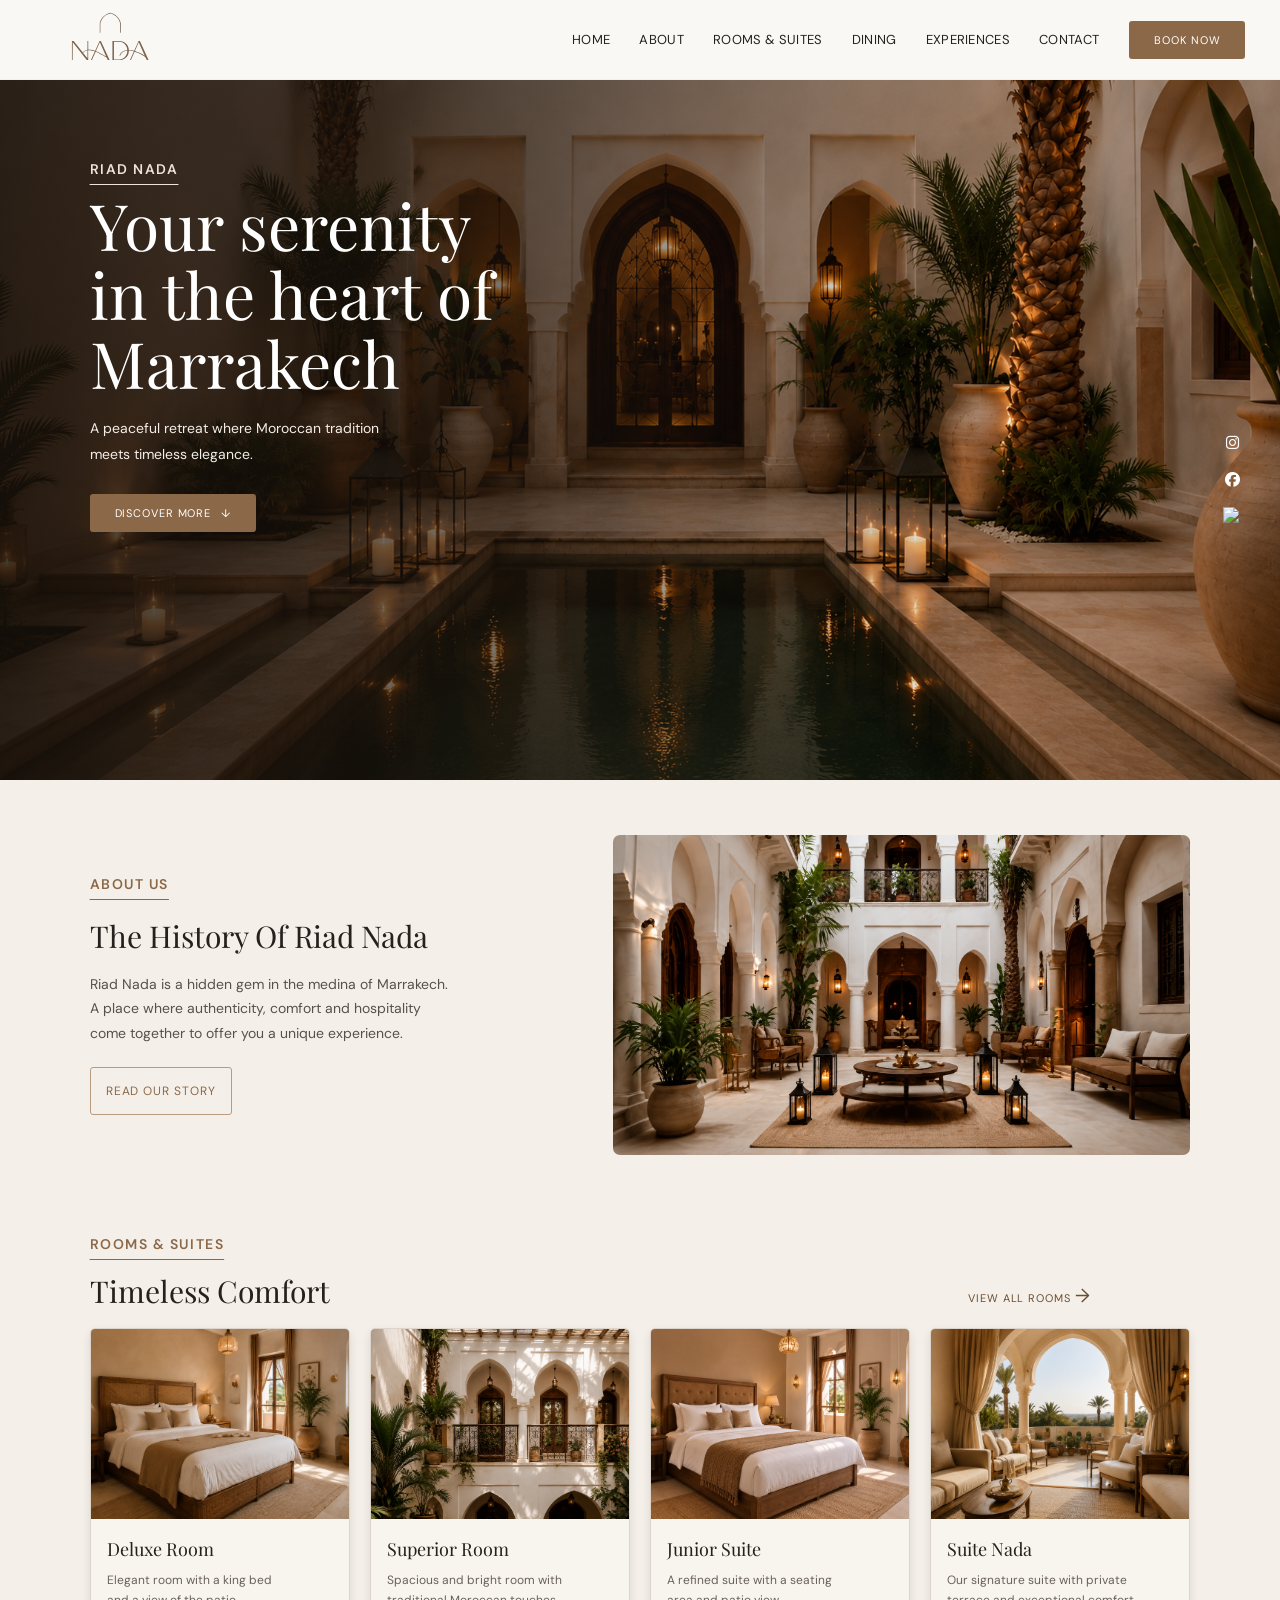
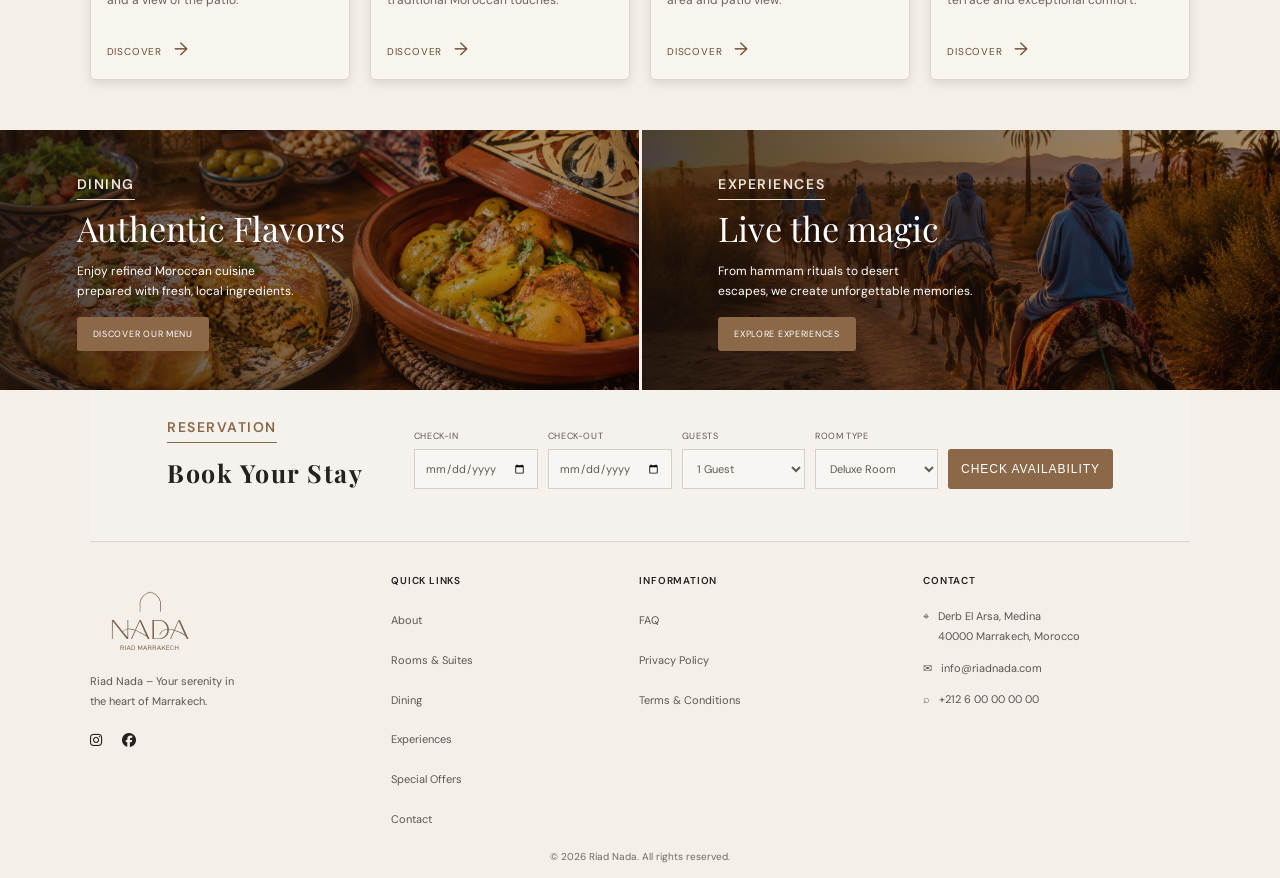
==== index.html @ 1edf5042 "Add Riad Nada project with images" ====
<!DOCTYPE html>
<html lang="en">
<head>
    <meta charset="UTF-8">
    <meta name="viewport" content="width=device-width, initial-scale=1.0">
    <title>Riad Nada | Marrakech</title>
    <link rel="stylesheet" href="style.css">
    <link rel="stylesheet" href="https://cdnjs.cloudflare.com/ajax/libs/font-awesome/6.5.2/css/all.min.css">
</head>
<body>
    
    <!--========= HEADER ===========-->
    <header class="header">
        <img id="logo" class="logo" src="images/NADA RIAD LOGO.svg" alt="Logo Riad Nada">
        <nav class="nav-bar">
        <a  href="#home">Home</a>
        <a href="#about">About</a>
        <a href="#rooms">Rooms & Suites</a>
        <a href="#dining" >Dining</a>
        <a  href="#experiences">Experiences</a>
        <a  href="#contact">Contact</a>       
        </nav>
        <a class="book-btn header-book" href="#reservation">Book Now</a>
    </header>

    <main>
        <!--===== HERO SECTION =======-->

        <section class="hero" id="home">
            <img class="hero-bg" src="images/hero.jpg" alt="hero image">
            <div class="hero-content">
                <p class="eyebrow-light">RIAD NADA</p>
                <h1 class="hero-title">Your serenity<br>in the heart of<br>Marrakech</h1>
                <p class="hero-description"> A peaceful retreat where Moroccan tradition<br>
                    meets timeless elegance.</p>
            <a class="book-btn" href="#about">Discover More <span class="arrow">↓</span></a>        
            </div>
            <div class="hero-socials-icons">
                <a href="#" aria-label="Instagram" ><i class="fa-brands fa-instagram"></i></a>
                <a href="#" aria-label="Facebook"><i class="fa-brands fa-facebook"></i></a>
                <a href="#" aria-label="Tripadvisor"><img src="https://cdn.simpleicons.org/tripadvisor/ffffff" alt="Tripadvisor"></a>

            </div>           
        </section>

        <!--====== ABOUT SECTION ========-->
            <section class="about-section" id="about">
                <div class="about-content">
                    <p class="eyebrow">About us</p>
                    <h2>The History Of Riad Nada</h2>
                    <p> Riad Nada is a hidden gem in the medina of Marrakech.<br>
                        A place where authenticity, comfort and hospitality<br>
                        come together to offer you a unique experience.</p>
                        <a class="about-btn" href="our-story.html">Read our story</a>
                </div>
               <div class="about-image">
                 <img src="images/about.jpg" alt="about image"></div>
            </section>
        
            <!--======== ROOMS & SUITES  ============-->
            <section class="section rooms" id="rooms">
                <div class="container">
                        <p class="eyebrow">Rooms & Suites</p>
                        <h2>Timeless Comfort</h2>
                        <a href="rooms.html">view All Rooms <span>→</span></a>
                </div>

                <div class="rooms-grid">
                    <article class="room-card">
                        <div class="card-image">
                            <img src="images/deluxe-room-img/deluxe-room.jpg" alt="Deluxe Room"></div>
                            <div class="room-content">
                                <h3>Deluxe Room</h3>
                               <p>Elegant room with a king bed<br>and a view of the patio.</p>
                                <a href="deluxe-room.html">Discover <span>→</span></a>
                            </div>
                        
                    </article>

                    <article class="room-card">
                        <div class="card-image">
                            <img src="images/superior-room-img/superior-room.jpg" alt="Superior Room">
                        </div>
                        <div class="room-content">
                        <h3>Superior Room</h3>
                        <p>Spacious and bright room with<br>traditional Moroccan touches.</p>
                        <a href="superior-room.html">Discover <span>→</span></a>
                        </div>
                   </article>

                   <article class="room-card">
                        <div class="card-image">
                            <img src="images/junior-room-img/junior-room.jpg"Junior Suite">
                        </div>
                        <div class="room-content">
                        <h3>Junior Suite</h3>
                        <p>A refined suite with a seating<br>area and patio view.</p>
                        <a href="junior-room.html">Discover <span>→</span></a>
                        </div>
                   </article>

                   <article class="room-card">
                        <div class="card-image">
                            <img src="images/nada-suite-img/suite-nada.jpg" alt="Nada Suite">
                        </div>
                        <div class="room-content">
                        <h3>Suite Nada</h3>
                        <p>Our signature suite with private<br>terrace and exceptional comfort.</p>
                        <a href="nada-suite.html">Discover <span>→</span></a>
                        </div>
                   </article>
                </div>
          </section>

          <!--====== DINING & EXPERIENCES =====-->
          <section class="split-grid" >
            <article class="feature-panel dining" id="dining">
                <img src="images/menu-img/dining.jpg" alt="Moroccan dining ">
                <div class="feature-content">
                <p class="eyebrow-light">Dining</p>
                <h2>Authentic Flavors</h2>
                <p>Enjoy refined Moroccan cuisine<br>prepared with fresh, local ingredients.</p>
                <a href="our-menu.html" class="book-btn small">Discover Our Menu </a>
                </div>
            </article>

            <article class="feature-panel experiences" id="experiences">
                <img src="images/experiences-img/experiences.jpg" alt="Moroccan experiences">
                <div class="feature-content">
                    <p class="eyebrow-light">Experiences</p>
                    <h2>Live the magic</h2>
                    <p>From hammam rituals to desert<br>escapes, we create unforgettable memories.</p>
                    <a class="book-btn small" href="experiences.html">Explore Experiences</a>
                </div>
            </article>
          </section>

          <!--====== RESERVATION ======-->
          <section class="reservation" id="reservation">
            <div class="container reservation-grid">
                <div class="reservation-title">
                    <p class="eyebrow">Reservation</p>
                    <h2>Book Your Stay</h2>
                </div>

            <form id="booking-form" class="booking-form">
                <label>
                    <span>Check-in</span>
                    <input id="checkin" type="date" required>
                </label>

                <label>
                    <span>Check-out</span>
                    <input id="checkout" type="date" required>
                </label>

                <label >
                    <span>Guests</span>
                    <select  id="guests" required>
                        <option value="1">1 Guest</option>
                        <option value="2">2 Guests</option>
                        <option value="3">3 Guests</option>
                        <option value="4">4 Guests</option>
                    </select>
                </label>

                <label>
                    <span>Room Type</span>
                    <select id="room">
                        <option>Deluxe Room</option>
                        <option>Superior Room</option>
                        <option>Junior Suite</option>
                        <option>Suite Nada</option>
                    </select>
                </label>
                <button class="book-btn" type="submit">Check Availability</button>

            </form>    
          </div>

          <p id="booking-message" class="booking-message" aria-live="polite"></p>

          </section>

    </main>

   <!-- ================= FOOTER ================= -->
  <footer class="footer" id="contact">
    <div class="container footer-grid">
      <div class="footer-brand">
        <img src="images/NADA RIAD  SLOGAN.svg" alt="Riad Nada logo">
        <p>Riad Nada – Your serenity in<br>the heart of Marrakech.</p>
        <div class="socials footer-socials">
          <a href="#" aria-label="Instagram" ><i class="fa-brands fa-instagram"></i></a>
                <a href="#" aria-label="Facebook"><i class="fa-brands fa-facebook"></i></a>
        </div>
      </div>

      <div>
        <h4>Quick Links</h4>
        <a href="#about">About</a>
        <a href="#rooms">Rooms & Suites</a>
        <a href="#dining">Dining</a>
        <a href="#experiences">Experiences</a>
        <a href="#offers">Special Offers</a>
        <a href="#contact">Contact</a>
      </div>

      <div>
        <h4>Information</h4>
        <a href="#">FAQ</a>
        <a href="#">Privacy Policy</a>
        <a href="#">Terms & Conditions</a>
      </div>

      <div>
        <h4>Contact</h4>
        <p>⌖ &nbsp; Derb El Arsa, Medina<br>&nbsp;&nbsp;&nbsp;&nbsp; 40000 Marrakech, Morocco</p>
        <p>✉ &nbsp; info@riadnada.com</p>
        <p>⌕ &nbsp; +212 6 00 00 00 00</p>
      </div>
    </div>

    <div class="copyright">© <span id="year"></span> Riad Nada. All rights reserved.</div>
  </footer>
















    <script src="script.js"></script>
</body>
</html>
---- style.css ----
@import url("https://fonts.googleapis.com/css2?family=DM+Sans:wght@400;500;600&family=Playfair+Display:wght@400;500;600&display=swap");

/* =========================================================
   IMPORTS & VARIABLES
========================================================= */

:root {
  --bg: #f4f0e9;
  --paper: #f7f4ee;
  --ink: #24211e;
  --muted: #726a61;
  --line: #ddd5cb;
  --brown: #8b6848;
  --brown-dark: #6d4d31;
  --white: #fffdf9;
  --serif: "Playfair Display", Georgia, serif;
  --sans: "DM Sans", Arial, sans-serif;
}

/* =========================================================
   GLOBAL STYLES
========================================================= */

* {
  margin: 0;
  padding: 0;
  box-sizing: border-box;
}

html {
  scroll-behavior: smooth;
}

body {
  font-family: var(--sans);
  color: var(--ink);
  background: var(--bg);
  overflow-x: hidden;
}

img {
  display: block;
  width: 100%;
}

a {
  text-decoration: none;
  color: inherit;
}

.container {
  width: min(86%, 1420px);
  margin-inline: auto;
}

/* =========================================================
   HEADER & NAVIGATION
========================================================= */

.header {
  height: 80px;
  padding: 0 2.7%;
  background: #faf8f4fa;

  display: flex;
  align-items: center;
  gap: 30px;

  position: sticky;
  top: 0;
  z-index: 1000;

  border-bottom: 1px solid #00000008;
}

.logo {
  width: 150px;
  height: 90px;
  object-fit: contain;
  flex-shrink: 0;
}

.nav-bar {
  margin-left: auto;

  display: flex;
  align-items: center;
  justify-content: center;
  gap: 29px;

  font-size: 13px;
  text-transform: uppercase;
  letter-spacing: 0.025em;
}

.nav-bar a {
  position: relative;
  white-space: nowrap;
  transition: 0.5s;
}

.nav-bar a:hover {
  color: var(--brown);
  text-decoration: underline 1.5px;
  text-underline-offset: 10px;
}

.book-btn {
  display: inline-flex;
  align-items: center;
  justify-content: center;
  gap: 10px;

  min-height: 38px;
  padding: 0 25px;

  background: var(--brown);
  color: white;

  text-transform: uppercase;
  font-size: 11px;
  letter-spacing: 0.08em;
  white-space: nowrap;

  border-radius: 3px;
  margin-left: 0;
}

.book-btn:hover .arrow {
  transform: translateY(2px);
}

.book-btn:hover {
  background: var(--brown-dark);
  transform: translateY(-1px);
}

/* =========================================================
   HOME PAGE — HERO
========================================================= */

.hero {
  min-height: 500px;
  height: calc(100vh - 80px);
  max-height: 700px;

  position: relative;
  overflow: hidden;

  color: white;
}

.hero-bg {
  position: absolute;
  inset: 0;

  width: 100%;
  height: 100%;

  object-fit: cover;
  object-position: center;
}

.hero::before {
  content: "";

  position: absolute;
  inset: 0;
  z-index: 1;

  background: linear-gradient(
    90deg,
    rgba(22, 16, 11, 0.82) 0%,
    rgba(27, 20, 14, 0.56) 43%,
    rgba(26, 19, 13, 0.08) 76%
  );
}

.hero-content {
  position: relative;
  z-index: 2;

  width: min(86%, 1420px);
  margin: auto;
  margin-top: 80px;
}

.eyebrow,
.eyebrow-light {
  margin-bottom: 12px;

  text-transform: uppercase;
  text-decoration: underline;
  text-underline-offset: 10px;

  font-size: 14px;
  letter-spacing: 0.11em;
  font-weight: 600;
}

.eyebrow {
  color: var(--brown);
}

.eyebrow-light {
  color: #eee4d8;
}

.hero-title {
  max-width: 570px;
  margin-bottom: 19px;

  font-family: var(--serif);
  font-size: clamp(42px, 5vw, 74px);
  font-weight: 400;
  line-height: 1.08;
}

.hero-description {
  margin-bottom: 26px;

  font-size: 14px;
  line-height: 1.85;

  color: #f3eee7;
}

.hero-socials-icons {
  position: absolute;
  top: 50%;
  right: 35px;
  z-index: 3;

  display: flex;
  flex-direction: column;
  gap: 12px;
}

.hero-socials-icons a {
  width: 25px;
  height: 25px;

  display: grid;
  place-items: center;

  color: white;
  font-size: 15px;

  transition: 0.3s;
}

.hero-socials-icons a img {
  width: 20px;
  height: 20px;

  object-fit: contain;
}

.hero-socials-icons a:hover {
  background: var(--brown);
  border-radius: 50%;
}

/* =========================================================
   HOME PAGE — ABOUT
========================================================= */

.about-section {
  width: min(86%, 1420px);
  margin-inline: auto;
  padding: 55px 0;

  display: grid;
  grid-template-columns: 0.9fr 1.2fr;
  align-items: center;
  gap: 90px;
}

.about-content h2 {
  margin-top: 25px;
  margin-bottom: 18px;

  font-family: var(--serif);
  font-size: 30px;
  font-weight: 400;
  line-height: 1.2;
}

.about-content > p:not(.eyebrow) {
  margin-bottom: 22px;

  color: #57514b;
  font-size: 14px;
  line-height: 1.75;
}

.about-btn {
  display: inline-flex;
  align-items: center;

  min-height: 36px;
  padding: 15px;

  border: 1.4px solid #b89c82;
  border-radius: 3px;

  color: var(--brown);

  text-transform: uppercase;
  letter-spacing: 0.08em;
  font-size: 12px;
  font-weight: 400;

  transition: 0.5s;
}

.about-btn:hover {
  background: var(--brown);
  color: white;
  border: var(--brown);
  transform: translateY(-1px);
}

.about-image {
  height: 320px;

  overflow: hidden;
  border-radius: 7px;
}

.about-image img {
  width: 100%;
  height: 100%;

  object-fit: cover;
}

/* =========================================================
   HOME PAGE — ROOMS
========================================================= */

.rooms {
  padding-top: 25px;
  padding-bottom: 50px;
}

.rooms .container {
  display: grid;

  grid-template-columns: 1fr auto;
  grid-template-areas:
    "eyebrow link"
    "title link";

  align-items: end;
  column-gap: 30px;

  margin-bottom: 20px;
}

.rooms .container .eyebrow {
  grid-area: eyebrow;
  margin-bottom: 22px;
}

.rooms .container h2 {
  grid-area: title;
  font-family: var(--serif);
  font-size: 30px;
  font-weight: 400;
  line-height: 1.1;
}

.rooms .container > a {
  grid-area: link;
  align-self: end;

  color: var(--brown-dark);

  text-transform: uppercase;
  letter-spacing: 0.08em;
  font-size: 11px;

  white-space: nowrap;
}

.rooms .container > a span {
  margin-right: 100px;
  font-size: 19px;
}

.rooms-grid {
  width: min(86%, 1420px);
  margin-inline: auto;

  display: grid;
  grid-template-columns: repeat(4, 1fr);
  gap: 20px;
}

.room-card {
  overflow: hidden;

  background: #f8f5ef;
  border: 1px solid var(--line);
  border-radius: 5px;

  box-shadow: 0 4px 10px rgba(0, 0, 0, 0.1);
}

.room-card:hover {
  background: var(--line);
  transition: 1s;
}

.card-image {
  height: 190px;
  overflow: hidden;
}

.card-image img {
  height: 100%;
  object-fit: cover;
}

.room-content {
  padding: 18px 16px 18px;
}

.room-content h3 {
  margin-bottom: 9px;

  font-family: var(--serif);
  font-size: 18px;
  font-weight: 400;
}

.room-content p {
  min-height: 55px;
  margin-bottom: 12px;

  color: #68615a;
  font-size: 12px;
  line-height: 1.7;
}

.room-content a {
  color: var(--brown-dark);

  text-transform: uppercase;
  letter-spacing: 0.08em;
  font-size: 10px;
}

.room-content span {
  margin-left: 8px;
  font-size: 18px;
}

/* =========================================================
   HOME PAGE — DINING & EXPERIENCES
========================================================= */

.split-grid {
  display: grid;
  grid-template-columns: 1fr 1fr;
  gap: 3px;
}

.feature-panel {
  height: 260px;

  position: relative;
  overflow: hidden;

  color: white;
}

.feature-panel > img {
  position: absolute;
  inset: 0;

  width: 100%;
  height: 100%;

  object-fit: cover;
}

.feature-panel::before {
  content: "";

  position: absolute;
  inset: 0;
  z-index: 1;

  background: linear-gradient(
    90deg,
    rgba(29, 18, 11, 0.8),
    rgba(30, 18, 10, 0.3)
  );
}

.feature-content {
  position: relative;
  z-index: 2;

  padding: 45px 12%;
}

.feature-content h2 {
  margin-bottom: 10px;

  font-family: var(--serif);
  font-size: 34px;
  font-weight: 400;
}

.feature-content p:not(.eyebrow-light) {
  margin-bottom: 15px;

  font-size: 12px;
  line-height: 1.7;
}

.small {
  min-height: 34px;
  padding: 0 16px;
  font-size: 9px;
}

/* =========================================================
   HOME PAGE — RESERVATION
========================================================= */

.reservation {
  margin-left: 90px;
  margin-right: 90px;
  padding: 28px 0 24px;

  background: #f5f2ed;
  border-bottom: 1px solid var(--line);
}

.reservation-grid {
  display: grid;
  grid-template-columns: 1.15fr 3.8fr;
  align-items: end;
  gap: 35px;
}

.reservation h2 {
  margin: 0;
  margin-top: 20px;

  font-family: var(--serif);
  font-size: 25px;
  letter-spacing: 0.06em;
}

.booking-form {
  display: grid;

  grid-template-columns: repeat(4, 1fr) 1.2fr;
  gap: 10px;
}

.booking-form label {
  display: block;
}

.booking-form label span {
  display: block;
  margin-bottom: 7px;

  color: #5e574f;

  text-transform: uppercase;
  letter-spacing: 0.07em;
  font-size: 9px;
}

.booking-form input,
.booking-form select {
  width: 100%;
  height: 40px;
  padding: 0 10px;

  border: 1px solid #d7cfc5;
  background: #f8f6f2;

  color: #625b54;

  font-family: var(--sans);
  font-size: 11px;

  outline: none;
}

.booking-form input:focus,
.booking-form select:focus {
  border-color: var(--brown);
}

.booking-form .book-btn {
  align-self: end;

  height: 40px;
  min-height: 40px;
  padding: 0 13px;

  border: none;
  border-radius: 3px;

  font-size: 12px;
}

.booking-message {
  width: min(86%, 1420px);
  min-height: 18px;
  margin: 10px auto 0;

  color: var(--brown-dark);
  font-size: 12px;
}

/* =========================================================
   FOOTER
========================================================= */

.footer {
  padding: 32px 0 15px;
  background: var(--bg);
}

.footer-grid {
  width: min(86%, 1420px);
  margin-inline: auto;

  display: grid;
  grid-template-columns: 1.3fr 1fr 1.2fr 1.5fr;
  gap: 70px;
}

.footer-brand img {
  width: 120px;
  height: 90px;

  margin-bottom: 8px;

  object-fit: contain;
}

.footer p,
.footer a {
  display: block;

  color: #5c554e;
  font-size: 11px;
  line-height: 1.8;
}

.footer h4 {
  margin-bottom: 12px;

  text-transform: uppercase;
  letter-spacing: 0.08em;
  font-size: 10px;
  font-weight: 600;
}

.footer a {
  margin: 4px 0;
  transition: 0.3s;
}

.footer a:hover {
  color: var(--brown);
}

.footer-socials {
  display: flex;
  gap: 12px;

  margin-top: 12px;
}

.footer-socials a {
  width: 20px;
  height: 20px;

  color: var(--ink);
  font-size: 14px;
}

.copyright {
  margin-top: 16px;

  color: #716960;
  font-size: 10px;
  text-align: center;
}

/* =========================================================
   HOME PAGE — RESPONSIVE
========================================================= */

@media (max-width: 1180px) {
  .nav-bar {
    gap: 15px;
    font-size: 10px;
  }

  .header {
    gap: 20px;
  }

  .about {
    gap: 50px;
  }

  .footer-grid {
    gap: 35px;
  }
}

@media (max-width: 900px) {
  .header {
    height: 68px;
  }

  .header-book {
    display: none;
  }

  .nav-bar {
    gap: 12px;
  }

  .hero {
    height: 650px;
  }

  .about {
    grid-template-columns: 1fr;
    gap: 30px;
  }

  .about-image {
    height: 350px;
  }

  .rooms-grid {
    grid-template-columns: repeat(2, 1fr);
  }

  .card-image {
    height: 200px;
  }

  .reservation-grid {
    grid-template-columns: 1fr;
  }

  .booking-form {
    grid-template-columns: repeat(2, 1fr);
  }

  .booking-form .book-btn {
    grid-column: span 2;
  }

  .footer-grid {
    grid-template-columns: repeat(2, 1fr);
  }
}

@media (max-width: 600px) {
  .container,
  .hero-content,
  .rooms-grid,
  .about,
  .footer-grid {
    width: min(90%, 1420px);
  }

  .header {
    padding: 0 5%;
  }

  .logo {
    width: 100px;
    height: 65px;
  }

  .nav-bar {
    gap: 10px;
    overflow-x: auto;
  }

  .hero {
    height: 620px;
  }

  .hero-title {
    font-size: 49px;
  }

  .hero-socials-icons {
    right: 12px;
  }

  .section {
    padding: 55px 0;
  }

  .about {
    display: block;
  }

  .about-image {
    height: 250px;
    margin-top: 30px;
  }

  .rooms .container {
    align-items: flex-start;
    gap: 20px;
  }

  .rooms-grid {
    grid-template-columns: 1fr;
  }

  .card-image {
    height: 220px;
  }

  .split-grid {
    grid-template-columns: 1fr;
  }

  .feature-panel {
    height: 280px;
  }

  .feature-content {
    padding: 52px 10%;
  }

  .booking-form {
    grid-template-columns: 1fr;
  }

  .booking-form .book-btn {
    grid-column: auto;
  }

  .footer-grid {
    grid-template-columns: 1fr;
    gap: 25px;
  }
}

/* =========================================================
   OUR STORY PAGE
========================================================= */

/* =========================================================
   STORY HERO
========================================================= */

.story-hero {
  width: 100%;
  height: 420px;

  position: relative;
  overflow: hidden;
}

.story-hero > img {
  width: 100%;
  height: 100%;

  object-fit: cover;
  object-position: center;
}

.story-hero-overlay {
  position: absolute;
  inset: 0;

  background: linear-gradient(
    90deg,
    rgba(20, 12, 8, 0.72) 0%,
    rgba(20, 12, 8, 0.52) 45%,
    rgba(20, 12, 8, 0.2) 100%
  );
}

.story-hero-content {
  position: absolute;

  left: 8%;
  bottom: 70px;

  color: #ffffff;
}

.story-hero-content h1 {
  margin-bottom: 18px;

  font-size: 68px;
  font-weight: 400;
  line-height: 1;
}

.story-hero-content > p:last-child {
  font-size: 16px;
}

/* =========================================================
   HERITAGE SECTION
========================================================= */

.story-heritage {
  width: 100%;
  max-width: 1280px;

  margin: 0 auto;
  padding: 85px 8%;

  display: flex;
  align-items: center;
  gap: 75px;
}

/* =========================================================
   HERITAGE IMAGE
========================================================= */

.story-heritage-image {
  width: 390px;
  height: 500px;

  flex-shrink: 0;
  overflow: hidden;

  border-radius: 3px;
}

.story-heritage-image img {
  width: 100%;
  height: 100%;

  object-fit: cover;
  object-position: center;
}

/* =========================================================
   HERITAGE CONTENT
========================================================= */

.story-heritage-content {
  max-width: 510px;
}

.story-heritage-content h2 {
  margin-bottom: 25px;
}

.story-heritage-content p:not(.eyebrow) {
  margin-bottom: 18px;

  color: #645c56;
  font-size: 14px;
  line-height: 1.9;
}

.story-heritage-content .about-btn {
  display: inline-block;
  margin-top: 15px;
}

/* =========================================================
   STORY QUOTE
========================================================= */

.story-quote {
  width: 100%;
  height: 500px;

  position: relative;
  overflow: hidden;
}

.story-quote > img {
  width: 100%;
  height: 100%;

  object-fit: cover;
  object-position: center;
}

.story-quote-overlay {
  position: absolute;
  inset: 0;

  background: linear-gradient(
    90deg,
    rgba(20, 12, 8, 0.25) 0%,
    rgba(20, 12, 8, 0.72) 100%
  );
}

.story-quote-content {
  position: absolute;

  top: 50%;
  right: 12%;

  transform: translateY(-50%);
}

.story-quote-content h2 {
  color: white;

  font-size: 48px;
  font-weight: 400;
  line-height: 1.2;
}

/* =========================================================
   STORY PHILOSOPHY
========================================================= */

.story-philosophy {
  padding: 85px 0 95px;
  text-align: center;
}

.story-philosophy-title {
  margin-bottom: 65px;
}

.story-values {
  display: grid;
  grid-template-columns: repeat(3, 1fr);
  gap: 50px;
}

.story-value {
  text-align: center;
}

.story-icon {
  width: 65px;
  height: 65px;

  margin: 0 auto 20px;

  display: flex;
  align-items: center;
  justify-content: center;

  border: 1px solid #b7a18d;
  border-radius: 50%;
}

.story-icon i {
  color: #92704f;
  font-size: 20px;
}

.story-value h3 {
  margin-bottom: 12px;

  font-size: 20px;
  font-weight: 400;
}

.story-value p {
  color: #716963;
  font-size: 13px;
  line-height: 1.8;
}

/* =========================================================
   STORY PAGE — RESPONSIVE TABLET
========================================================= */

@media (max-width: 900px) {
  .story-heritage {
    padding: 70px 6%;
    gap: 45px;
  }

  .story-heritage-image {
    width: 42%;
    height: 450px;
  }

  .story-quote-content {
    right: 8%;
  }

  .story-quote-content h2 {
    font-size: 40px;
  }
}

/* =========================================================
   STORY PAGE — RESPONSIVE MOBILE
========================================================= */

@media (max-width: 768px) {
  /* HERO */

  .story-hero {
    height: 400px;
  }

  .story-hero-content {
    left: 30px;
    bottom: 55px;
  }

  .story-hero-content h1 {
    font-size: 52px;
  }

  /* HERITAGE */

  .story-heritage {
    padding: 60px 25px;

    flex-direction: column;
    align-items: flex-start;
    gap: 40px;
  }

  .story-heritage-image {
    width: 100%;
    height: 480px;
  }

  .story-heritage-content {
    max-width: 100%;
  }

  /* QUOTE */

  .story-quote {
    height: 480px;
  }

  .story-quote-content {
    left: 30px;
    right: 25px;
  }

  .story-quote-content h2 {
    font-size: 39px;
  }

  /* PHILOSOPHY */

  .story-philosophy {
    padding: 65px 0;
  }

  .story-values {
    grid-template-columns: 1fr;
    gap: 50px;
  }
}

@media (max-width: 480px) {
  .story-hero-content h1 {
    font-size: 45px;
  }

  .story-hero-content > p:last-child {
    font-size: 14px;
  }

  .story-heritage-image {
    height: 400px;
  }

  .story-heritage-content h2 {
    font-size: 36px;
  }

  .story-quote {
    height: 420px;
  }

  .story-quote-content h2 {
    font-size: 33px;
  }
}

/* =========================================================
   DELUXE ROOM PAGE
========================================================= */

/* =========================================================
   ROOM HERO
========================================================= */

.room-hero {
  width: 100%;
  height: 460px;

  position: relative;
  overflow: hidden;
}

.room-hero-image {
  width: 100%;
  height: 100%;

  display: block;

  object-fit: cover;
  object-position: center;
}

.room-hero-overlay {
  position: absolute;
  inset: 0;

  background: linear-gradient(
    90deg,
    rgba(28, 18, 12, 0.6),
    rgba(28, 18, 12, 0.15)
  );
}

.room-hero-content {
  position: absolute;

  left: 8%;
  bottom: 60px;

  color: white;
}

.room-hero-content h1 {
  margin-bottom: 12px;

  font-size: 60px;
  font-weight: 400;
  line-height: 1.1;
}

.room-hero-content p {
  font-size: 13px;
  opacity: 0.9;
}

/* =========================================================
   ROOM DETAILS
========================================================= */

.room-details-section {
  padding: 75px 0 45px;
}

.room-details-grid {
  display: grid;
  grid-template-columns: 1fr 320px;

  align-items: start;
  gap: 80px;
}

.room-description {
  max-width: 650px;
}

.room-description h2 {
  margin-bottom: 22px;
}

.room-description > p {
  max-width: 550px;

  color: #655d57;
  font-size: 15px;
  line-height: 1.9;
}

/* =========================================================
   ROOM SPECIFICATIONS
========================================================= */

.room-specifications {
  display: grid;
  grid-template-columns: repeat(4, 1fr);

  margin-top: 45px;
  gap: 25px;
}

.specification {
  display: flex;
  flex-direction: column;

  align-items: center;
  text-align: center;
  gap: 12px;
}

.specification i {
  color: #9b7655;
  font-size: 20px;
}

.specification strong {
  color: #5d544d;
  font-size: 13px;
  font-weight: 400;
}

/* =========================================================
   PRICE CARD
========================================================= */

.room-price-card {
  min-height: 220px;
  padding: 32px;

  display: flex;
  flex-direction: column;

  border: 1px solid #ded7d0;
}

.room-price-label {
  margin-bottom: 10px;

  color: #6d6259;
  font-size: 13px;
}

.room-price-card h3 {
  margin: 0;

  font-family: Arial, sans-serif;
  font-size: 32px;
  font-weight: 500;

  color: #2d2926;
}

.room-price-night {
  margin-top: 5px;

  color: #6d6259;
  font-size: 14px;
}

.room-book-btn {
  width: 100%;

  margin-top: auto;
  padding: 15px 20px;

  text-align: center;
}

/* =========================================================
   ROOM GALLERY
========================================================= */

.room-gallery {
  padding: 35px 0 70px;
}

.gallery-grid {
  display: grid;
  grid-template-columns: 2fr 1fr;

  height: 480px;
  gap: 16px;
}

.gallery-main,
.gallery-side > div {
  overflow: hidden;
}

.gallery-main {
  height: 100%;
}

.gallery-side {
  height: 100%;

  display: grid;
  grid-template-rows: 1fr 1fr;
  gap: 16px;
}

.gallery-main img,
.gallery-side img {
  width: 100%;
  height: 100%;

  display: block;

  object-fit: cover;

  transition: transform 0.5s ease;
}

.gallery-main:hover img,
.gallery-side > div:hover img {
  transform: scale(1.04);
}

/* =========================================================
   ROOM AMENITIES
========================================================= */

.room-amenities {
  padding: 30px 0 80px;
}

.room-amenities h2 {
  margin-bottom: 50px;
}

.amenities-grid {
  display: grid;
  grid-template-columns: repeat(6, 1fr);
  gap: 25px;
}

.amenity {
  display: flex;
  flex-direction: column;

  align-items: center;
  text-align: center;
  gap: 14px;
}

.amenity i {
  color: #9b7655;
  font-size: 21px;
}

.amenity span {
  color: #5e5650;
  font-size: 13px;
}

/* =========================================================
   OTHER ROOMS
========================================================= */

.other-rooms {
  padding: 10px 0 90px;
}

.other-rooms h2 {
  margin-bottom: 35px;
}

.other-rooms-grid {
  display: grid;
  grid-template-columns: repeat(3, 1fr);
  gap: 22px;
}

.other-room-card {
  display: block;

  color: inherit;
  text-decoration: none;
}

.other-room-image {
  width: 100%;
  height: 190px;

  overflow: hidden;
}

.other-room-image img {
  width: 100%;
  height: 100%;

  display: block;

  object-fit: cover;

  transition: transform 0.4s ease;
}

.other-room-card:hover img {
  transform: scale(1.05);
}

.other-room-card h3 {
  margin-top: 14px;

  font-size: 16px;
  font-weight: 400;
}

/* =========================================================
   ROOM CONTAINERS
========================================================= */

.room-details-section .container,
.room-gallery .container,
.room-amenities .container,
.other-rooms .container {
  width: 85%;

  margin-left: auto;
  margin-right: auto;
}

/* =========================================================
   ROOM PAGE — RESPONSIVE TABLET
========================================================= */

@media (max-width: 900px) {
  .room-details-grid {
    grid-template-columns: 1fr 280px;
    gap: 45px;
  }

  .room-specifications {
    grid-template-columns: repeat(2, 1fr);
  }

  .amenities-grid {
    grid-template-columns: repeat(3, 1fr);
    row-gap: 40px;
  }
}

/* =========================================================
   ROOM PAGE — RESPONSIVE MOBILE
========================================================= */

@media (max-width: 768px) {
  .room-hero {
    height: 400px;
  }

  .room-hero-content {
    left: 25px;
    bottom: 50px;
  }

  .room-hero-content h1 {
    font-size: 46px;
  }

  .room-details-section {
    padding: 60px 0 30px;
  }

  .room-details-grid {
    grid-template-columns: 1fr;
    gap: 45px;
  }

  .room-price-card {
    width: 100%;
  }

  .room-gallery {
    padding-bottom: 60px;
  }

  .gallery-grid {
    grid-template-columns: 1fr;
    height: auto;
  }

  .gallery-main {
    height: 400px;
  }

  .gallery-side {
    grid-template-columns: repeat(2, 1fr);
    grid-template-rows: none;

    height: 220px;
  }

  .amenities-grid {
    grid-template-columns: repeat(2, 1fr);
    gap: 35px 20px;
  }

  .other-rooms-grid {
    grid-template-columns: 1fr;
    gap: 35px;
  }

  .other-room-image {
    height: 240px;
  }
}

@media (max-width: 768px) {
  .room-details-section .container,
  .room-gallery .container,
  .room-amenities .container,
  .other-rooms .container {
    width: 88%;

    margin-left: auto;
    margin-right: auto;
  }
}

@media (max-width: 480px) {
  .room-hero {
    height: 350px;
  }

  .room-hero-content h1 {
    font-size: 40px;
  }

  .room-specifications {
    gap: 30px 15px;
  }

  .gallery-main {
    height: 330px;
  }

  .gallery-side {
    height: 160px;
  }

  .room-amenities h2,
  .other-rooms h2 {
    font-size: 32px;
  }
}

/* =========================================================
   MENU PAGE
========================================================= */

/* =========================================================
   ACTIVE NAVIGATION
========================================================= */

.nav-bar .active-nav {
  position: relative;
  color: #7a542f;
}

.nav-bar .active-nav::after {
  content: "";

  position: absolute;

  left: 0;
  bottom: -12px;

  width: 100%;
  height: 1px;

  background-color: #8a5f36;
}

/* =========================================================
   MENU HERO
========================================================= */

.menu-hero {
  position: relative;

  width: 100%;
  height: 650px;

  overflow: hidden;
}

.menu-hero img {
  width: 100%;
  height: 100%;

  display: block;

  object-fit: cover;
  object-position: center;
}

.menu-hero-overlay {
  position: absolute;
  inset: 0;

  background: linear-gradient(
    90deg,
    rgba(24, 15, 9, 0.75),
    rgba(24, 15, 9, 0.28)
  );
}

.menu-hero-content {
  position: absolute;
  z-index: 2;

  left: 8%;
  bottom: 100px;

  color: #ffffff;
}

.menu-hero-content h1 {
  margin: 12px 0;

  font-size: 64px;
  font-weight: 400;
  line-height: 1.1;
}

.menu-hero-content > p:last-child {
  color: rgba(255, 255, 255, 0.8);
  font-size: 14px;
}

/* =========================================================
   MENU SECTION
========================================================= */

.menu-section {
  width: 100%;

  padding: 90px 0 100px;

  background-color: #f7f5f1;
}

.menu-container {
  width: calc(100% - 160px);
  max-width: 1100px;

  margin: 0 auto;
}

/* =========================================================
   MENU INTRO
========================================================= */

.menu-intro {
  max-width: 720px;
  margin-bottom: 70px;
}

.menu-intro .eyebrow {
  margin-bottom: 15px;
}

.menu-intro h2 {
  margin-bottom: 20px;

  color: #3f3025;
  font-size: 42px;
  font-weight: 400;
}

.menu-intro > p:last-child {
  max-width: 620px;

  color: #6f665e;
  font-size: 16px;
  line-height: 1.8;
}

/* =========================================================
   MENU CATEGORY
========================================================= */

.menu-category {
  width: 100%;
  margin-bottom: 70px;
}

.menu-category > h2,
.menu-food-content > h2 {
  margin-bottom: 25px;

  color: #4a392d;
  font-size: 34px;
  font-weight: 400;
}

/* =========================================================
   MENU ITEM
========================================================= */

.menu-list,
.menu-item-info {
  width: 100%;
}

.menu-item {
  width: 100%;
  margin-bottom: 18px;
}

.menu-item-title {
  width: 100%;

  display: flex;
  align-items: baseline;
  gap: 10px;
}

.menu-item-title h3 {
  flex-shrink: 0;
  margin: 0;

  font-family: inherit;
  font-size: 16px;
  font-weight: 500;

  color: #4a4038;
}

.menu-item-title span {
  flex: 1;
  min-width: 20px;

  border-bottom: 1px dotted #b8aea4;
}

.menu-item-title strong {
  flex-shrink: 0;

  color: #58473a;
  font-size: 15px;
  font-weight: 500;
}

.menu-item-info p {
  margin: 7px 0 0;

  color: #857970;
  font-size: 14px;
  line-height: 1.6;
}

/* =========================================================
   MENU CATEGORY WITH IMAGE
========================================================= */

.menu-category-image {
  display: grid;
  grid-template-columns: minmax(0, 1fr) 330px;

  align-items: center;
  gap: 55px;
}

.menu-food-content {
  min-width: 0;
}

.menu-side-image {
  width: 100%;
  height: 260px;

  overflow: hidden;
  border-radius: 2px;
}

.menu-side-image img {
  width: 100%;
  height: 100%;

  display: block;

  object-fit: cover;

  transition: transform 0.5s ease;
}

.menu-side-image:hover img {
  transform: scale(1.04);
}

/* =========================================================
   FOOTER LINKS FIX
========================================================= */

.footer-grid > div:not(.footer-brand) {
  display: flex;
  flex-direction: column;
  gap: 12px;
}

.footer-grid h4 {
  margin: 0 0 8px;
}

.footer-grid a {
  text-decoration: none;
}

/* =========================================================
   MENU PAGE — RESPONSIVE
========================================================= */

@media (max-width: 900px) {
  .menu-container {
    width: calc(100% - 80px);
  }

  .menu-hero {
    height: 550px;
  }

  .menu-hero-content h1 {
    font-size: 52px;
  }

  .menu-category-image {
    grid-template-columns: 1fr;
    gap: 35px;
  }

  .menu-side-image {
    width: 100%;
    height: 380px;
  }
}

@media (max-width: 600px) {
  .menu-hero {
    height: 480px;
  }

  .menu-hero-content {
    left: 30px;
    bottom: 70px;
  }

  .menu-hero-content h1 {
    font-size: 45px;
  }

  .menu-section {
    padding: 65px 0 70px;
  }

  .menu-container {
    width: calc(100% - 40px);
  }

  .menu-intro {
    margin-bottom: 55px;
  }

  .menu-intro h2 {
    font-size: 34px;
  }

  .menu-category > h2,
  .menu-food-content > h2 {
    font-size: 30px;
  }

  .menu-item-title {
    gap: 7px;
  }

  .menu-item-title h3 {
    font-size: 14px;
  }

  .menu-item-title strong {
    font-size: 13px;
  }

  .menu-side-image {
    height: 260px;
  }
}

/* =========================================================
   EXPERIENCES PAGE
========================================================= */

/* =========================================================
   EXPERIENCE HERO
========================================================= */

.experience-hero {
  position: relative;

  width: 100%;
  height: 650px;

  overflow: hidden;
}

.experience-hero img {
  width: 100%;
  height: 100%;

  display: block;
  object-fit: cover;
}

.experience-hero-overlay {
  position: absolute;
  inset: 0;

  background: linear-gradient(
    90deg,
    rgba(0, 0, 0, 0.6),
    rgba(0, 0, 0, 0.2),
    rgba(0, 0, 0, 0.1)
  );
}

.experience-hero-content {
  position: absolute;

  top: 50%;
  left: 9%;

  transform: translateY(-50%);

  color: #ffffff;
}

.experience-hero-content h1 {
  margin: 10px 0 12px;

  font-family: Georgia, serif;
  font-size: 70px;
  font-weight: 400;
  line-height: 1;
}

.experience-hero-content > p:last-child {
  margin: 0;

  font-size: 18px;
  letter-spacing: 0.3px;
}

/* =========================================================
   EXPERIENCE INTRO
========================================================= */

.experience-intro {
  padding: 90px 7% 60px;
  text-align: center;
}

.experience-intro-content {
  max-width: 750px;
  margin: 0 auto;
}

.experience-intro-content h2 {
  margin: 12px 0 20px;

  font-family: Georgia, serif;
  font-size: 42px;
  font-weight: 400;
  line-height: 1.2;
}

.experience-intro-content > p:last-child {
  max-width: 600px;
  margin: 0 auto;

  color: #666;
  line-height: 1.8;
}

/* =========================================================
   EXPERIENCES GRID
========================================================= */

.experiences-section {
  width: 100%;
  padding: 10px 7% 90px;

  box-sizing: border-box;
}

.experiences-grid {
  width: 100%;
  max-width: 1300px;

  margin: 0 auto;

  display: grid;
  grid-template-columns: repeat(3, 1fr);
  gap: 25px;
}

/* =========================================================
   EXPERIENCE CARD
========================================================= */

.experience-card {
  overflow: hidden;

  background: #ffffff;
  border: 1px solid #e6dfd6;
}

.experience-card-image {
  width: 100%;
  height: 250px;

  overflow: hidden;
}

.experience-card-image img {
  width: 100%;
  height: 100%;

  display: block;
  object-fit: cover;

  transition: transform 0.5s ease;
}

.experience-card:hover .experience-card-image img {
  transform: scale(1.05);
}

.experience-card-content {
  padding: 25px;
}

.experience-card-content h3 {
  margin: 0 0 12px;

  font-family: Georgia, serif;
  font-size: 25px;
  font-weight: 400;
}

.experience-card-content p {
  min-height: 50px;
  margin: 0 0 20px;

  color: #666;
  font-size: 14px;
  line-height: 1.7;
}

.experience-price {
  display: block;
  margin-bottom: 18px;

  color: #8a5d3b;
  font-size: 14px;
  font-weight: 600;
}

.experience-btn {
  display: inline-block;
  padding: 12px 25px;

  text-transform: uppercase;
  font-size: 12px;
}

/* =========================================================
   EXPERIENCE QUOTE
========================================================= */

.experience-quote {
  position: relative;

  width: 100%;
  height: 400px;

  overflow: hidden;
}

.experience-quote img {
  width: 100%;
  height: 100%;

  display: block;
  object-fit: cover;
}

.experience-quote-overlay {
  position: absolute;
  inset: 0;

  background: rgba(35, 20, 10, 0.55);
}

.experience-quote-content {
  position: absolute;
  inset: 0;

  display: flex;
  align-items: center;
  justify-content: center;

  padding: 20px;
  text-align: center;
}

.experience-quote-content p {
  max-width: 800px;
  margin: 0;

  color: #ffffff;

  font-family: Georgia, serif;
  font-size: 45px;
  font-weight: 400;
  line-height: 1.3;
}

/* =========================================================
   EXPERIENCES PAGE — RESPONSIVE TABLET
========================================================= */

@media (max-width: 900px) {
  .experience-hero {
    height: 500px;
  }

  .experience-hero-content h1 {
    font-size: 55px;
  }

  .experiences-grid {
    grid-template-columns: repeat(2, 1fr);
  }

  .experience-quote-content p {
    font-size: 35px;
  }
}

/* =========================================================
   EXPERIENCES PAGE — RESPONSIVE MOBILE
========================================================= */

@media (max-width: 600px) {
  .experience-hero {
    height: 480px;
  }

  .experience-hero-content {
    left: 8%;
    right: 8%;
  }

  .experience-hero-content h1 {
    font-size: 46px;
  }

  .experience-hero-content > p:last-child {
    font-size: 16px;
  }

  .experience-intro {
    padding: 70px 25px 40px;
  }

  .experience-intro-content h2 {
    font-size: 32px;
  }

  .experiences-section {
    padding: 20px 25px 70px;
  }

  .experiences-grid {
    grid-template-columns: 1fr;
    gap: 20px;
  }

  .experience-card-image {
    height: 260px;
  }

  .experience-quote {
    height: 350px;
  }

  .experience-quote-content p {
    font-size: 30px;
  }
}
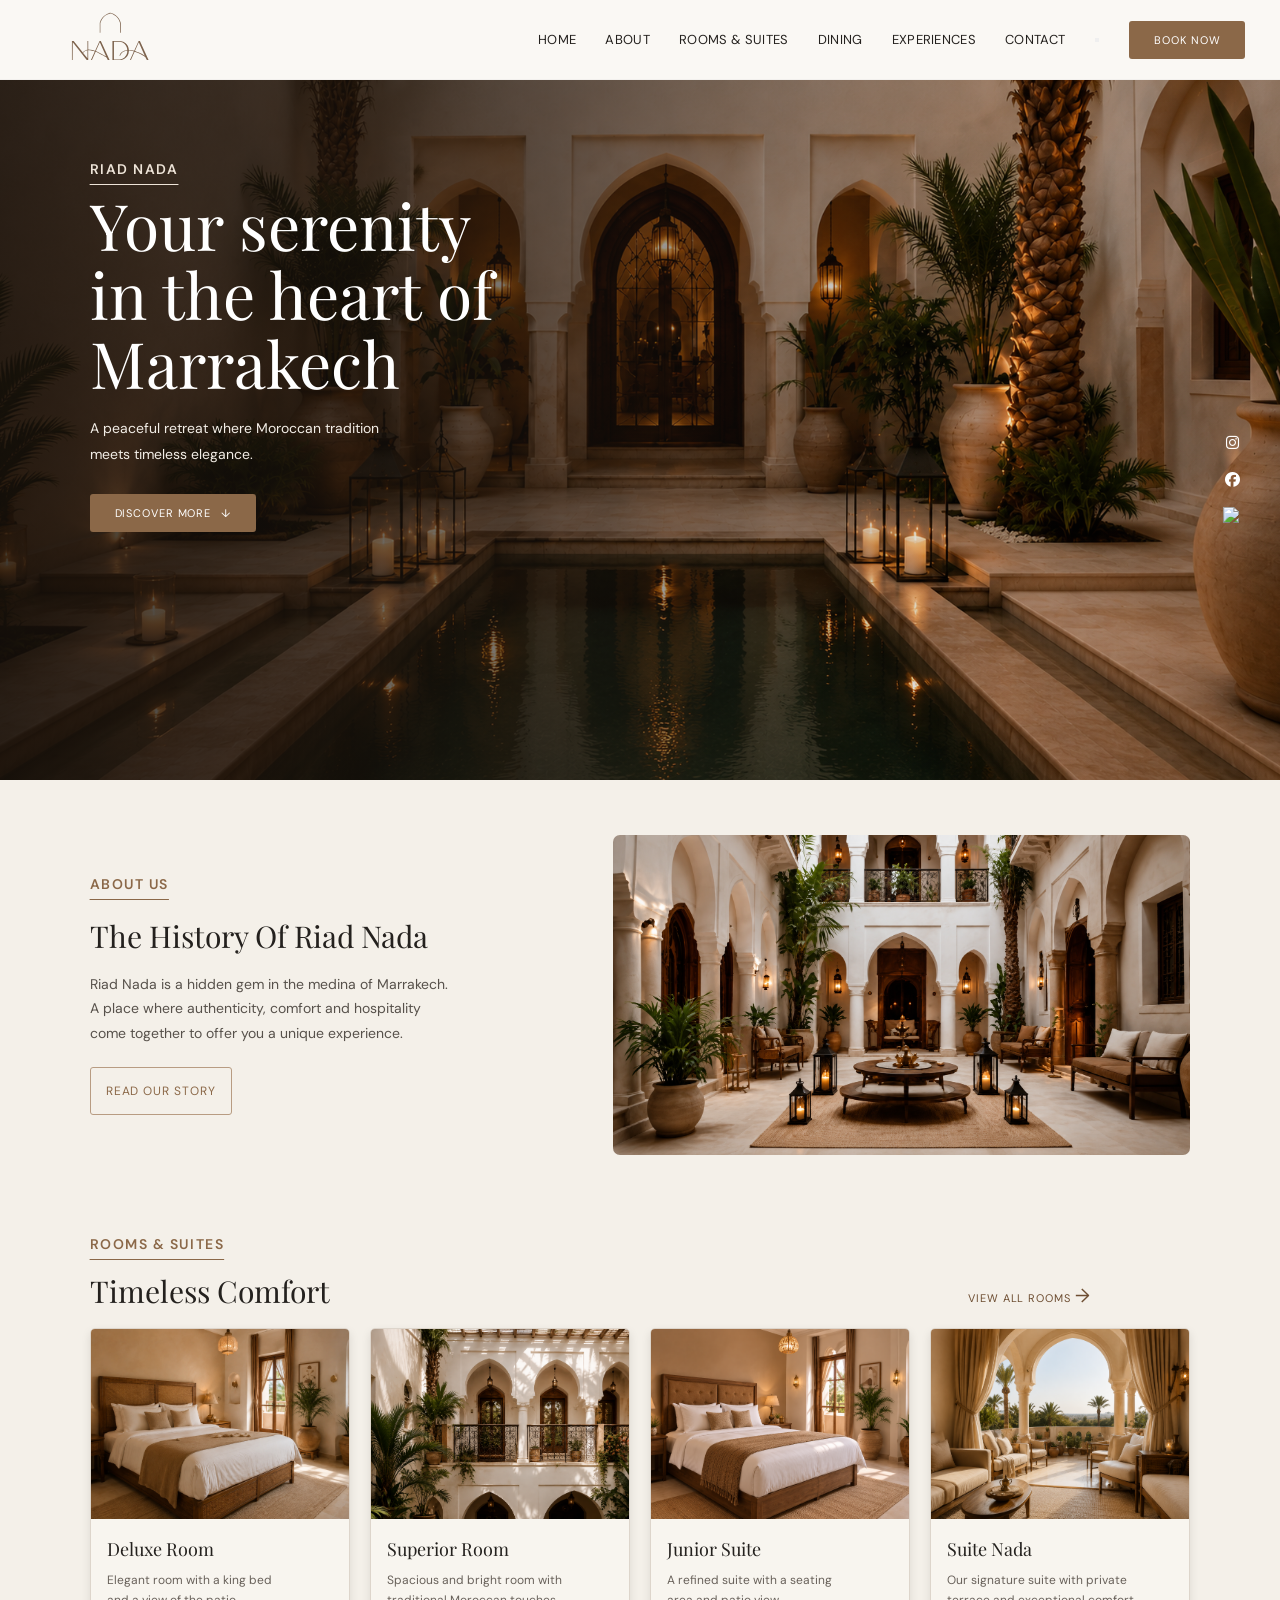
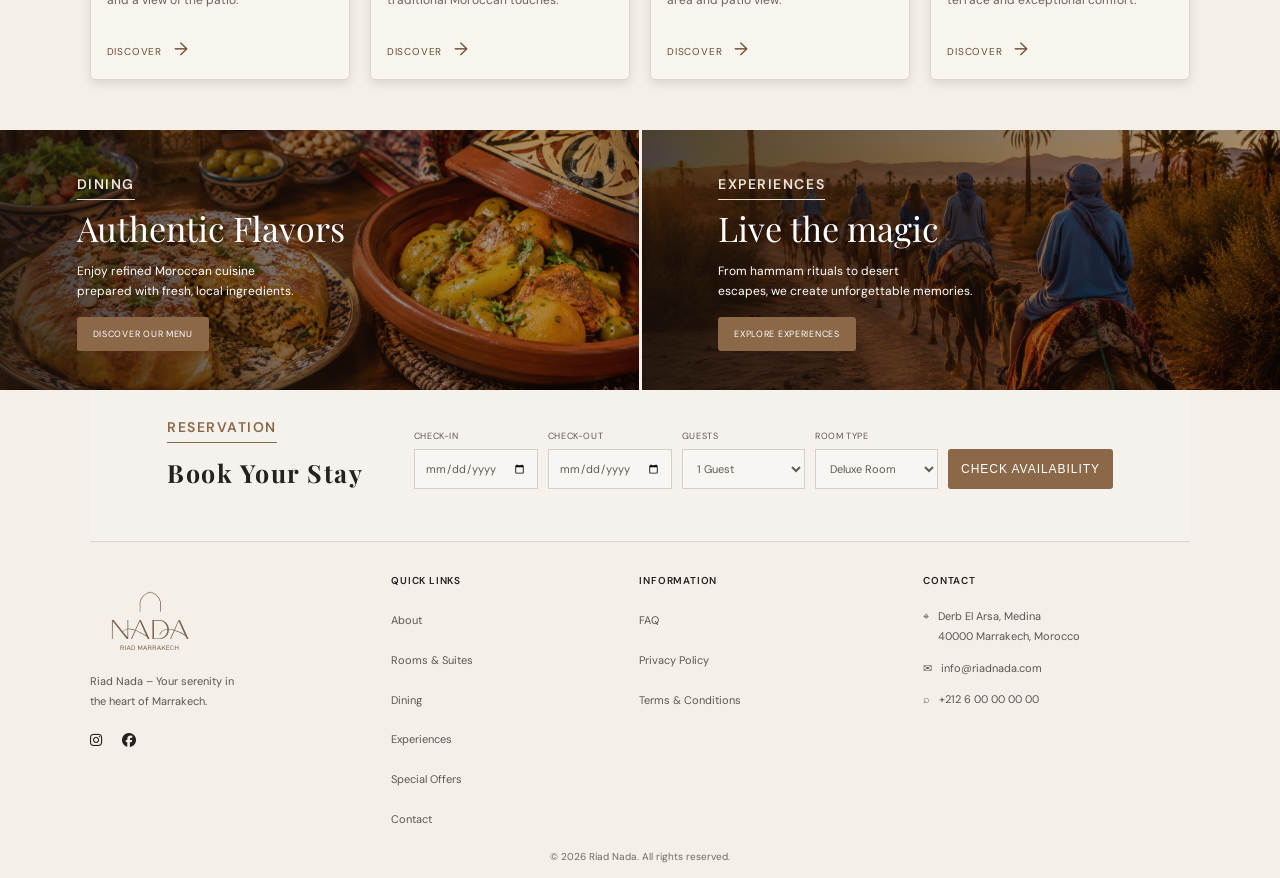
==== commit e0ce410e: "Add mobile menu button to index.html" ====
--- a/index.html
+++ b/index.html
@@ -20,6 +20,13 @@
         <a  href="#experiences">Experiences</a>
         <a  href="#contact">Contact</a>       
         </nav>
+         <!-- MOBILE MENU BUTTON -->
+        <button class="menu-toggle" id="menuToggle" aria-label="Open menu" aria-expanded="false">
+        <span></span>
+        <span></span>
+        <span></span>
+        </button>  
+        
         <a class="book-btn header-book" href="#reservation">Book Now</a>
     </header>
 
@@ -241,4 +248,4 @@
 
     <script src="script.js"></script>
 </body>
-</html>+</html>
--- a/style.css
+++ b/style.css
@@ -788,13 +788,14 @@
   }
 
   .logo {
-    width: 100px;
-    height: 65px;
+    width: 80px;
+    height: 55px;
   }
 
   .nav-bar {
-    gap: 10px;
+    gap: 5px;
     overflow-x: auto;
+     font-size: 6px;
   }
 
   .hero {
@@ -826,7 +827,14 @@
     align-items: flex-start;
     gap: 20px;
   }
-
+   .rooms .eyebrow {
+    font-size: 10px;
+  }
+
+ .container a{
+  margin-left: 95px;
+ }
+   
   .rooms-grid {
     grid-template-columns: 1fr;
   }
@@ -834,6 +842,7 @@
   .card-image {
     height: 220px;
   }
+   
 
   .split-grid {
     grid-template-columns: 1fr;
@@ -1198,6 +1207,11 @@
   .story-quote-content h2 {
     font-size: 33px;
   }
+
+   .story-philosophy .eyebrow{
+    font-size: 10px;
+  }
+   
 }
 
 /* =========================================================
